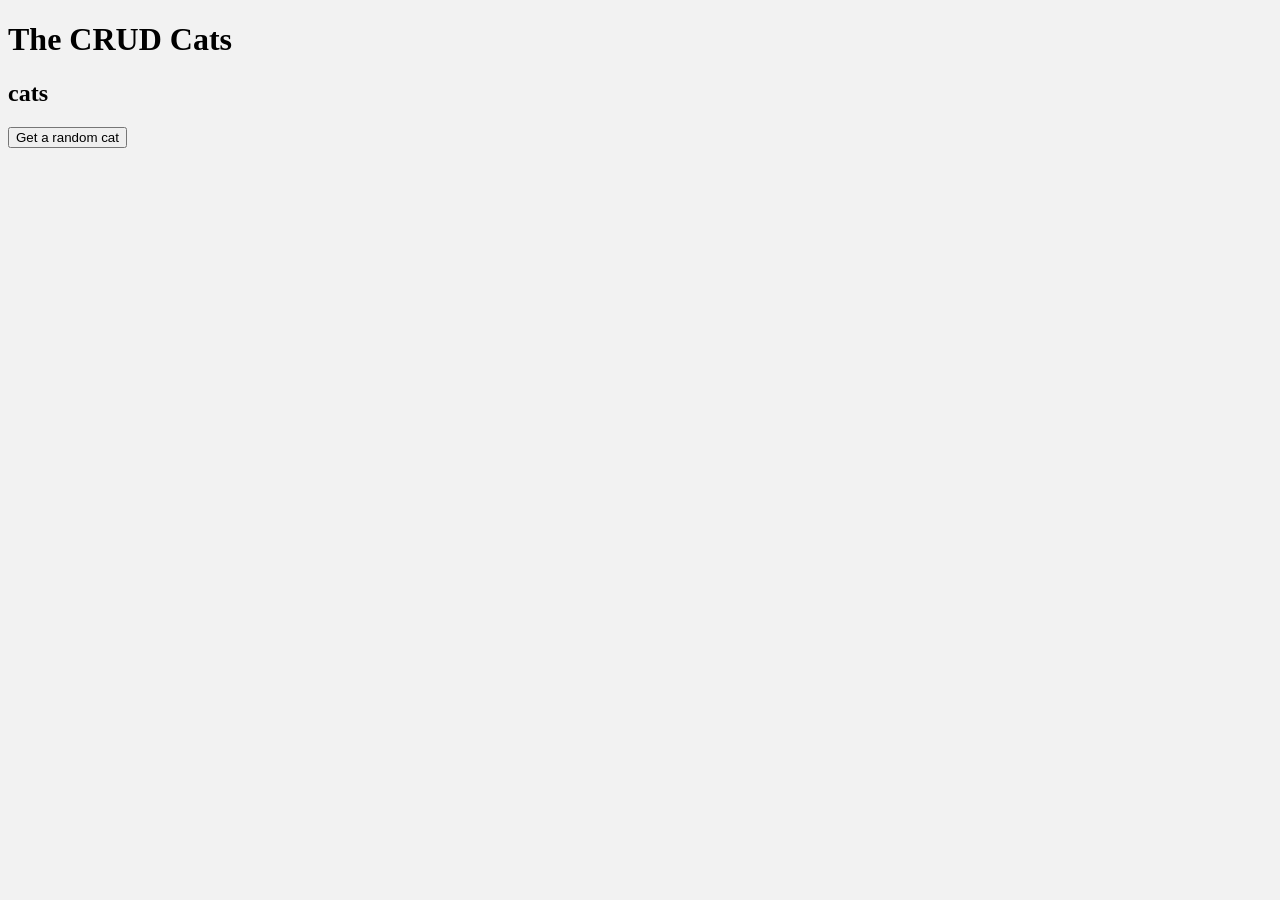
==== wwwroot/index.html @ 362a7872 "first implementation of frontend, added simple index.html, script.js and style.css files" ====
﻿<!DOCTYPE html>
<html>
<head>
    <meta charset="utf-8" />
    <title>The CRUD Cats</title>
    <link rel="stylesheet" href="style.css" />
</head>
<body>

    <header>
        <h1>The CRUD Cats</h1>
    </header>
    <main class="container">
        <section>
            <h2>cats</h2>
            <button id="btn">Get a random cat</button>
            <p id="statusMessage"></p>
            <div id="catList"></div>
        </section>


    </main>

    <script src="script.js"></script>
</body>
</html>
---- wwwroot/style.css ----
﻿* {
    box-sizing: border-box;
}

body {
    background-color: #f2f2f2;

}
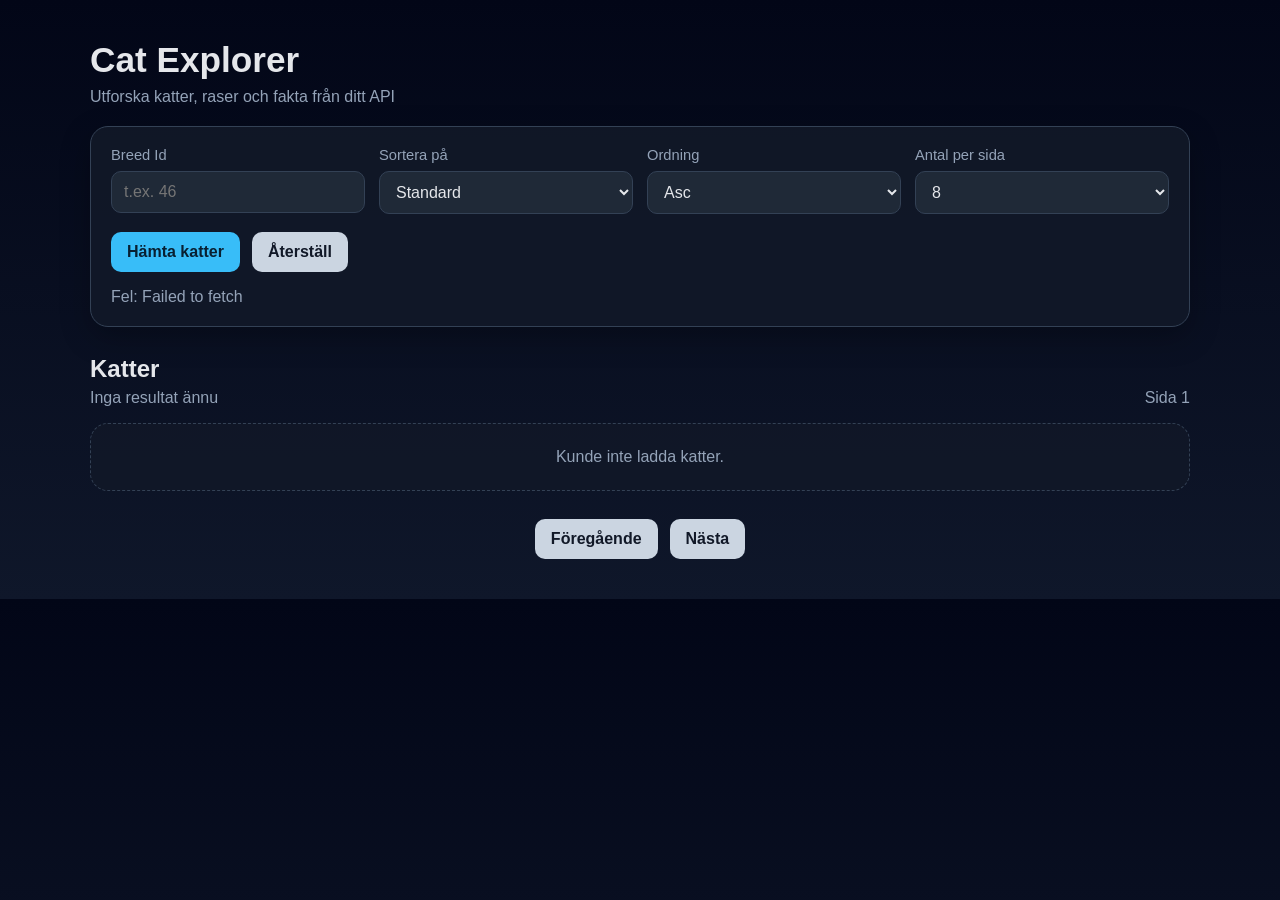
==== commit 77c8174f: "Edited Cat model and CatDTO to include image url, also updated db to include an image column, added " ====
--- a/wwwroot/index.html
+++ b/wwwroot/index.html
@@ -1,24 +1,79 @@
 ﻿<!DOCTYPE html>
-<html>
+<html lang="sv">
 <head>
-    <meta charset="utf-8" />
-    <title>The CRUD Cats</title>
+    <meta charset="UTF-8" />
+    <meta name="viewport" content="width=device-width, initial-scale=1.0" />
+    <title>Cat API Frontend</title>
     <link rel="stylesheet" href="style.css" />
 </head>
 <body>
+    <header class="site-header">
+        <div class="container">
+            <h1>Cat Explorer</h1>
+            <p>Utforska katter, raser och fakta från ditt API</p>
+        </div>
+    </header>
 
-    <header>
-        <h1>The CRUD Cats</h1>
-    </header>
     <main class="container">
-        <section>
-            <h2>cats</h2>
-            <button id="btn">Get a random cat</button>
-            <p id="statusMessage"></p>
-            <div id="catList"></div>
+        <section class="controls-card">
+            <div class="controls-row">
+                <div class="form-group">
+                    <label for="breedFilter">Breed Id</label>
+                    <input type="number" id="breedFilter" placeholder="t.ex. 46" />
+                </div>
+
+                <div class="form-group">
+                    <label for="sortBy">Sortera på</label>
+                    <select id="sortBy">
+                        <option value="">Standard</option>
+                        <option value="name">Name</option>
+                        <option value="description">Description</option>
+                        <option value="breedName">BreedName</option>
+                    </select>
+                </div>
+
+                <div class="form-group">
+                    <label for="sortOrder">Ordning</label>
+                    <select id="sortOrder">
+                        <option value="asc">Asc</option>
+                        <option value="desc">Desc</option>
+                    </select>
+                </div>
+
+                <div class="form-group">
+                    <label for="pageSize">Antal per sida</label>
+                    <select id="pageSize">
+                        <option value="4">4</option>
+                        <option value="8" selected>8</option>
+                        <option value="12">12</option>
+                    </select>
+                </div>
+            </div>
+
+            <div class="button-row">
+                <button id="loadCatsBtn">Hämta katter</button>
+                <button id="resetBtn" class="secondary-btn">Återställ</button>
+            </div>
+
+            <p id="statusMessage" class="status-message"></p>
         </section>
 
+        <section class="results-header">
+            <div>
+                <h2>Katter</h2>
+                <p id="resultInfo">Inga resultat ännu</p>
+            </div>
+            <div class="pagination-info">
+                <span id="pageInfo">Sida 1</span>
+            </div>
+        </section>
 
+        <section id="catList" class="cat-grid"></section>
+
+        <section class="pagination-controls">
+            <button id="prevBtn" class="secondary-btn">Föregående</button>
+            <button id="nextBtn" class="secondary-btn">Nästa</button>
+        </section>
     </main>
 
     <script src="script.js"></script>
--- a/wwwroot/style.css
+++ b/wwwroot/style.css
@@ -2,8 +2,209 @@
     box-sizing: border-box;
 }
 
+:root {
+    --bg: #0f172a;
+    --panel: #111827;
+    --panel-light: #1f2937;
+    --border: #334155;
+    --text: #e5e7eb;
+    --muted: #94a3b8;
+    --accent: #38bdf8;
+    --accent-dark: #0ea5e9;
+    --danger: #ef4444;
+    --shadow: 0 10px 30px rgba(0, 0, 0, 0.25);
+}
+
 body {
-    background-color: #f2f2f2;
-
-}
-
+    margin: 0;
+    font-family: Arial, Helvetica, sans-serif;
+    background: linear-gradient(180deg, #020617, #0f172a);
+    color: var(--text);
+}
+
+.container {
+    width: min(1100px, 92%);
+    margin: 0 auto;
+}
+
+.site-header {
+    padding: 40px 0 20px;
+}
+
+    .site-header h1 {
+        margin: 0 0 8px;
+        font-size: 2.2rem;
+    }
+
+    .site-header p {
+        margin: 0;
+        color: var(--muted);
+    }
+
+.controls-card {
+    background: rgba(17, 24, 39, 0.95);
+    border: 1px solid var(--border);
+    border-radius: 18px;
+    padding: 20px;
+    box-shadow: var(--shadow);
+    margin-bottom: 28px;
+}
+
+.controls-row {
+    display: grid;
+    grid-template-columns: repeat(4, 1fr);
+    gap: 14px;
+}
+
+.form-group {
+    display: flex;
+    flex-direction: column;
+    gap: 8px;
+}
+
+    .form-group label {
+        color: var(--muted);
+        font-size: 0.92rem;
+    }
+
+input,
+select,
+button {
+    font: inherit;
+}
+
+input,
+select {
+    width: 100%;
+    padding: 11px 12px;
+    border-radius: 10px;
+    border: 1px solid var(--border);
+    background: var(--panel-light);
+    color: var(--text);
+}
+
+.button-row {
+    display: flex;
+    gap: 12px;
+    margin-top: 18px;
+}
+
+button {
+    border: none;
+    border-radius: 10px;
+    padding: 11px 16px;
+    cursor: pointer;
+    background: var(--accent);
+    color: #082032;
+    font-weight: bold;
+    transition: transform 0.15s ease, opacity 0.15s ease;
+}
+
+    button:hover {
+        transform: translateY(-1px);
+        opacity: 0.95;
+    }
+
+.secondary-btn {
+    background: #cbd5e1;
+    color: #111827;
+}
+
+.status-message {
+    margin: 16px 0 0;
+    color: var(--muted);
+}
+
+.results-header {
+    display: flex;
+    justify-content: space-between;
+    align-items: end;
+    margin-bottom: 16px;
+    gap: 16px;
+}
+
+    .results-header h2 {
+        margin: 0 0 6px;
+    }
+
+    .results-header p,
+    .pagination-info {
+        margin: 0;
+        color: var(--muted);
+    }
+
+.cat-grid {
+    display: grid;
+    grid-template-columns: repeat(auto-fit, minmax(260px, 1fr));
+    gap: 18px;
+}
+
+.cat-card {
+    background: rgba(17, 24, 39, 0.95);
+    border: 1px solid var(--border);
+    border-radius: 18px;
+    overflow: hidden;
+    box-shadow: var(--shadow);
+}
+
+.cat-image {
+    width: 100%;
+    height: 220px;
+    object-fit: cover;
+    display: block;
+    background: #1e293b;
+}
+
+.cat-content {
+    padding: 16px;
+}
+
+    .cat-content h3 {
+        margin: 0 0 8px;
+        font-size: 1.1rem;
+    }
+
+.cat-meta {
+    color: var(--muted);
+    font-size: 0.92rem;
+    margin-bottom: 12px;
+}
+
+.cat-description {
+    margin: 0;
+    line-height: 1.5;
+    color: #dbeafe;
+}
+
+.empty-state {
+    background: rgba(17, 24, 39, 0.95);
+    border: 1px dashed var(--border);
+    border-radius: 18px;
+    padding: 24px;
+    text-align: center;
+    color: var(--muted);
+}
+
+.pagination-controls {
+    display: flex;
+    justify-content: center;
+    gap: 12px;
+    padding: 28px 0 40px;
+}
+
+@media (max-width: 900px) {
+    .controls-row {
+        grid-template-columns: repeat(2, 1fr);
+    }
+}
+
+@media (max-width: 600px) {
+    .controls-row {
+        grid-template-columns: 1fr;
+    }
+
+    .results-header {
+        flex-direction: column;
+        align-items: start;
+    }
+}
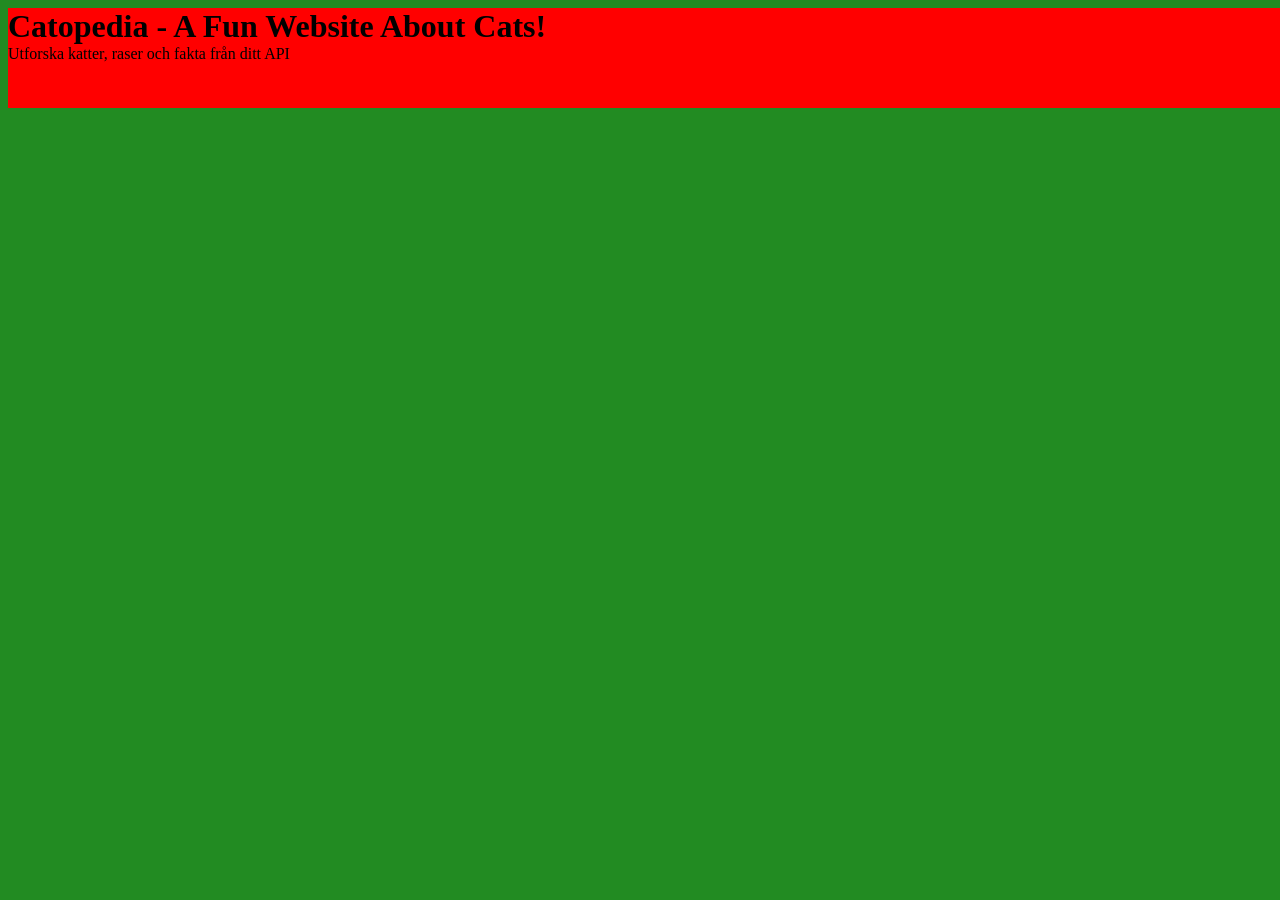
==== commit 361a8624: "remaking index.html and style.css" ====
--- a/wwwroot/index.html
+++ b/wwwroot/index.html
@@ -9,72 +9,12 @@
 <body>
     <header class="site-header">
         <div class="container">
-            <h1>Cat Explorer</h1>
+            <h1 id="catopedia">Catopedia - A Fun Website About Cats!</h1>
             <p>Utforska katter, raser och fakta från ditt API</p>
         </div>
     </header>
 
-    <main class="container">
-        <section class="controls-card">
-            <div class="controls-row">
-                <div class="form-group">
-                    <label for="breedFilter">Breed Id</label>
-                    <input type="number" id="breedFilter" placeholder="t.ex. 46" />
-                </div>
-
-                <div class="form-group">
-                    <label for="sortBy">Sortera på</label>
-                    <select id="sortBy">
-                        <option value="">Standard</option>
-                        <option value="name">Name</option>
-                        <option value="description">Description</option>
-                        <option value="breedName">BreedName</option>
-                    </select>
-                </div>
-
-                <div class="form-group">
-                    <label for="sortOrder">Ordning</label>
-                    <select id="sortOrder">
-                        <option value="asc">Asc</option>
-                        <option value="desc">Desc</option>
-                    </select>
-                </div>
-
-                <div class="form-group">
-                    <label for="pageSize">Antal per sida</label>
-                    <select id="pageSize">
-                        <option value="4">4</option>
-                        <option value="8" selected>8</option>
-                        <option value="12">12</option>
-                    </select>
-                </div>
-            </div>
-
-            <div class="button-row">
-                <button id="loadCatsBtn">Hämta katter</button>
-                <button id="resetBtn" class="secondary-btn">Återställ</button>
-            </div>
-
-            <p id="statusMessage" class="status-message"></p>
-        </section>
-
-        <section class="results-header">
-            <div>
-                <h2>Katter</h2>
-                <p id="resultInfo">Inga resultat ännu</p>
-            </div>
-            <div class="pagination-info">
-                <span id="pageInfo">Sida 1</span>
-            </div>
-        </section>
-
-        <section id="catList" class="cat-grid"></section>
-
-        <section class="pagination-controls">
-            <button id="prevBtn" class="secondary-btn">Föregående</button>
-            <button id="nextBtn" class="secondary-btn">Nästa</button>
-        </section>
-    </main>
+    
 
     <script src="script.js"></script>
 </body>
--- a/wwwroot/style.css
+++ b/wwwroot/style.css
@@ -1,210 +1,20 @@
-﻿* {
-    box-sizing: border-box;
+﻿body{
+    background-color: forestgreen;
 }
 
-:root {
-    --bg: #0f172a;
-    --panel: #111827;
-    --panel-light: #1f2937;
-    --border: #334155;
-    --text: #e5e7eb;
-    --muted: #94a3b8;
-    --accent: #38bdf8;
-    --accent-dark: #0ea5e9;
-    --danger: #ef4444;
-    --shadow: 0 10px 30px rgba(0, 0, 0, 0.25);
+.site-header{
+    height: 100px;
+    width: 1272px;
+    background-color: red;
+    margin-left: 0px;
+
 }
 
-body {
+#catopedia {
     margin: 0;
-    font-family: Arial, Helvetica, sans-serif;
-    background: linear-gradient(180deg, #020617, #0f172a);
-    color: var(--text);
 }
 
-.container {
-    width: min(1100px, 92%);
-    margin: 0 auto;
+p {
+    margin: 0;
 }
 
-.site-header {
-    padding: 40px 0 20px;
-}
-
-    .site-header h1 {
-        margin: 0 0 8px;
-        font-size: 2.2rem;
-    }
-
-    .site-header p {
-        margin: 0;
-        color: var(--muted);
-    }
-
-.controls-card {
-    background: rgba(17, 24, 39, 0.95);
-    border: 1px solid var(--border);
-    border-radius: 18px;
-    padding: 20px;
-    box-shadow: var(--shadow);
-    margin-bottom: 28px;
-}
-
-.controls-row {
-    display: grid;
-    grid-template-columns: repeat(4, 1fr);
-    gap: 14px;
-}
-
-.form-group {
-    display: flex;
-    flex-direction: column;
-    gap: 8px;
-}
-
-    .form-group label {
-        color: var(--muted);
-        font-size: 0.92rem;
-    }
-
-input,
-select,
-button {
-    font: inherit;
-}
-
-input,
-select {
-    width: 100%;
-    padding: 11px 12px;
-    border-radius: 10px;
-    border: 1px solid var(--border);
-    background: var(--panel-light);
-    color: var(--text);
-}
-
-.button-row {
-    display: flex;
-    gap: 12px;
-    margin-top: 18px;
-}
-
-button {
-    border: none;
-    border-radius: 10px;
-    padding: 11px 16px;
-    cursor: pointer;
-    background: var(--accent);
-    color: #082032;
-    font-weight: bold;
-    transition: transform 0.15s ease, opacity 0.15s ease;
-}
-
-    button:hover {
-        transform: translateY(-1px);
-        opacity: 0.95;
-    }
-
-.secondary-btn {
-    background: #cbd5e1;
-    color: #111827;
-}
-
-.status-message {
-    margin: 16px 0 0;
-    color: var(--muted);
-}
-
-.results-header {
-    display: flex;
-    justify-content: space-between;
-    align-items: end;
-    margin-bottom: 16px;
-    gap: 16px;
-}
-
-    .results-header h2 {
-        margin: 0 0 6px;
-    }
-
-    .results-header p,
-    .pagination-info {
-        margin: 0;
-        color: var(--muted);
-    }
-
-.cat-grid {
-    display: grid;
-    grid-template-columns: repeat(auto-fit, minmax(260px, 1fr));
-    gap: 18px;
-}
-
-.cat-card {
-    background: rgba(17, 24, 39, 0.95);
-    border: 1px solid var(--border);
-    border-radius: 18px;
-    overflow: hidden;
-    box-shadow: var(--shadow);
-}
-
-.cat-image {
-    width: 100%;
-    height: 220px;
-    object-fit: cover;
-    display: block;
-    background: #1e293b;
-}
-
-.cat-content {
-    padding: 16px;
-}
-
-    .cat-content h3 {
-        margin: 0 0 8px;
-        font-size: 1.1rem;
-    }
-
-.cat-meta {
-    color: var(--muted);
-    font-size: 0.92rem;
-    margin-bottom: 12px;
-}
-
-.cat-description {
-    margin: 0;
-    line-height: 1.5;
-    color: #dbeafe;
-}
-
-.empty-state {
-    background: rgba(17, 24, 39, 0.95);
-    border: 1px dashed var(--border);
-    border-radius: 18px;
-    padding: 24px;
-    text-align: center;
-    color: var(--muted);
-}
-
-.pagination-controls {
-    display: flex;
-    justify-content: center;
-    gap: 12px;
-    padding: 28px 0 40px;
-}
-
-@media (max-width: 900px) {
-    .controls-row {
-        grid-template-columns: repeat(2, 1fr);
-    }
-}
-
-@media (max-width: 600px) {
-    .controls-row {
-        grid-template-columns: 1fr;
-    }
-
-    .results-header {
-        flex-direction: column;
-        align-items: start;
-    }
-}
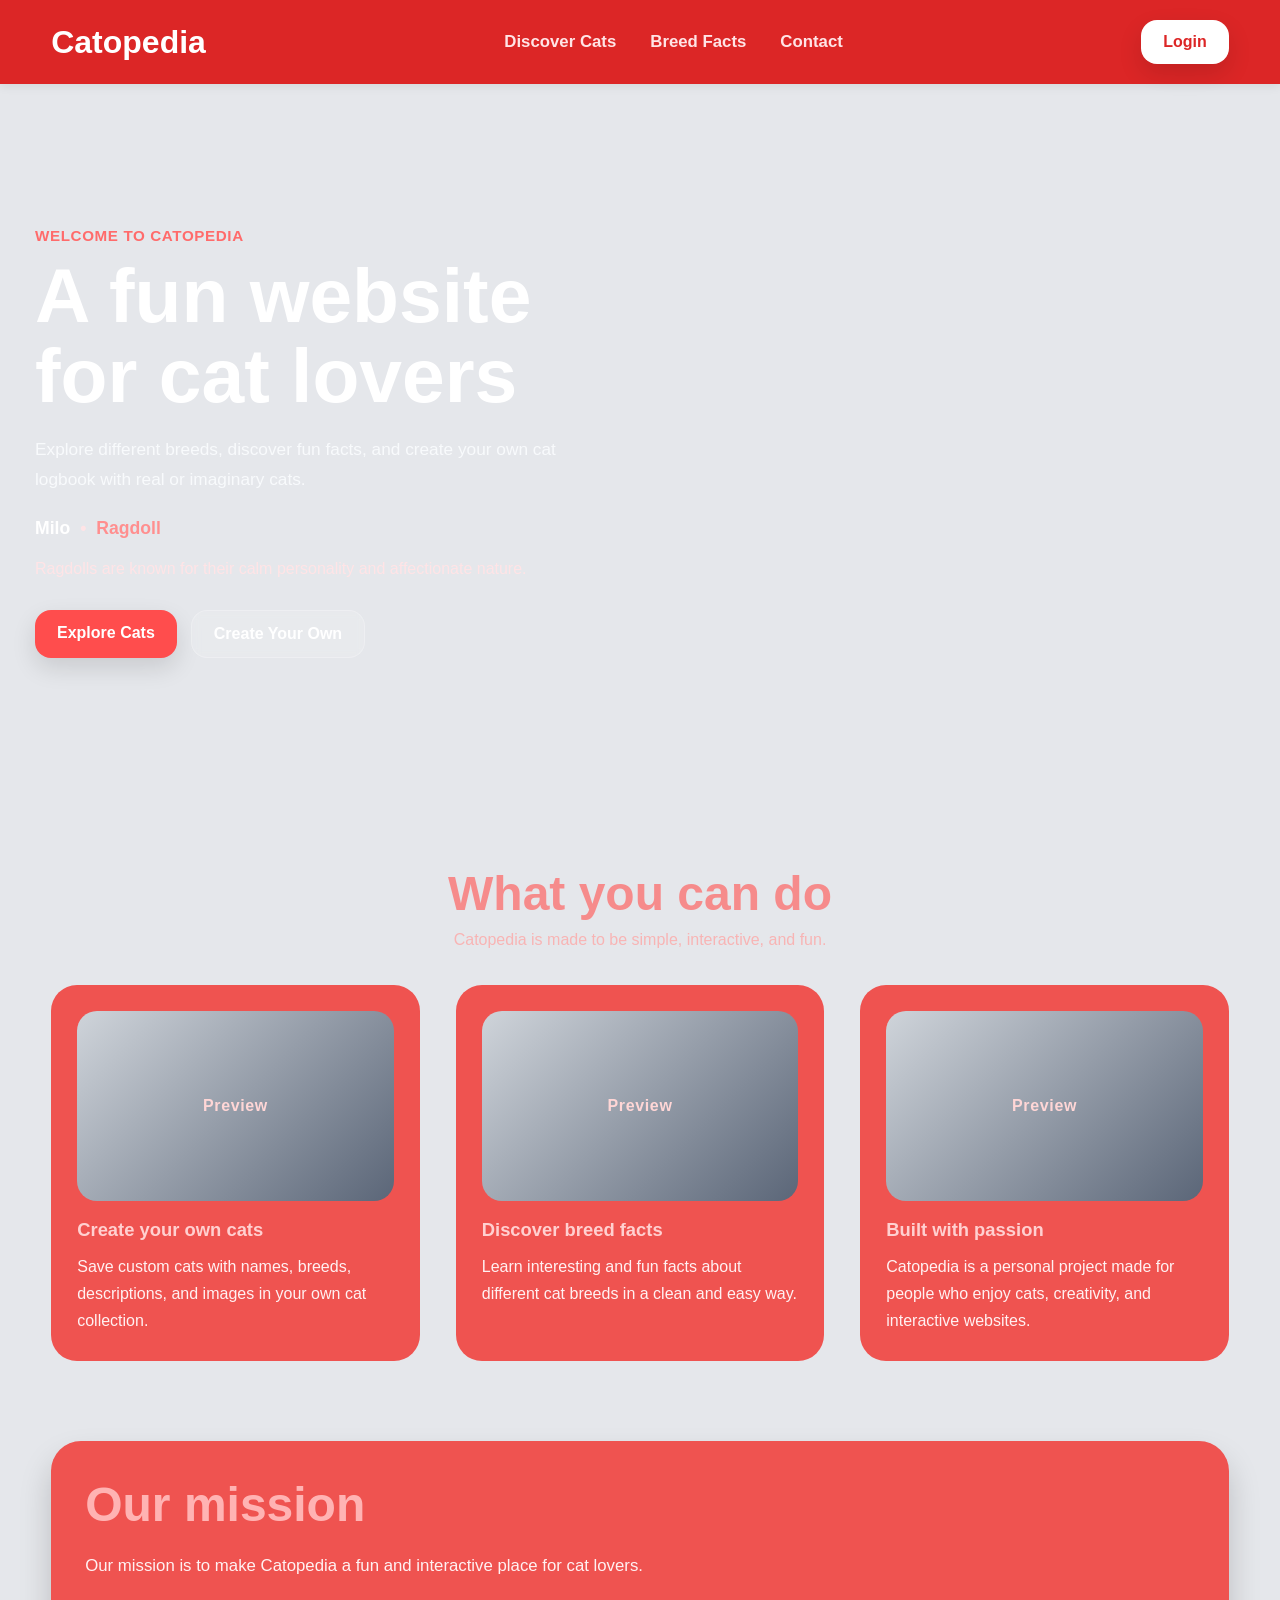
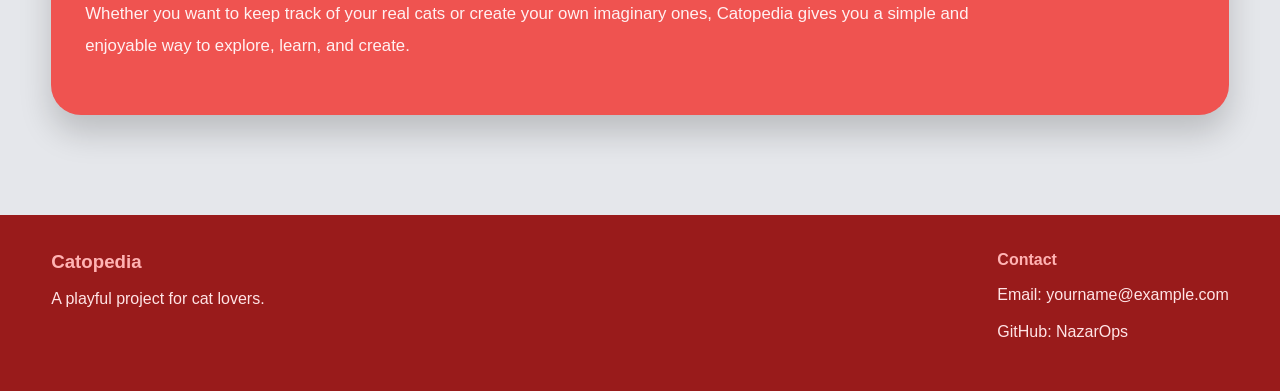
==== commit ab35f4ce: "added some container div classes to index.html, changed some css and made a banner slideshow functio" ====
--- a/wwwroot/index.html
+++ b/wwwroot/index.html
@@ -3,19 +3,118 @@
 <head>
     <meta charset="UTF-8" />
     <meta name="viewport" content="width=device-width, initial-scale=1.0" />
-    <title>Cat API Frontend</title>
+    <title>Catopedia</title>
     <link rel="stylesheet" href="style.css" />
 </head>
 <body>
     <header class="site-header">
-        <div class="container">
-            <h1 id="catopedia">Catopedia - A Fun Website About Cats!</h1>
-            <p>Utforska katter, raser och fakta från ditt API</p>
+        <div class="container nav">
+            <a href="#" class="logo">Catopedia</a>
+
+            <nav class="nav-links">
+                <a href="#discover">Discover Cats</a>
+                <a href="#facts">Breed Facts</a>
+                <a href="#contact">Contact</a>
+            </nav>
+
+            <a href="login.html" class="login-btn">Login</a>
         </div>
     </header>
 
-    
+    <main>
+        <section class="hero" id="hero">
+            <div class="hero-overlay"></div>
 
+            <div class="container hero-content">
+                <div class="hero-text">
+                    <p class="hero-kicker">Welcome to Catopedia</p>
+                    <h1 id="heroTitle">A fun website for cat lovers</h1>
+                    <p class="hero-description">
+                        Explore different breeds, discover fun facts, and create your own cat logbook
+                        with real or imaginary cats.
+                    </p>
+
+                    <div class="hero-meta">
+                        <span class="hero-name" id="heroCatName">Milo</span>
+                        <span class="hero-divider">•</span>
+                        <span class="hero-breed" id="heroBreed">Ragdoll</span>
+                    </div>
+
+                    <p class="hero-fact" id="heroFact">
+                        Ragdolls are known for their calm personality and affectionate nature.
+                    </p>
+
+                    <div class="hero-actions">
+                        <a href="#discover" class="primary-btn">Explore Cats</a>
+                        <a href="#" class="secondary-btn">Create Your Own</a>
+                    </div>
+                </div>
+            </div>
+        </section>
+
+        <section id="discover" class="features-section">
+            <div class="container">
+                <div class="section-heading">
+                    <h2>What you can do</h2>
+                    <p>Catopedia is made to be simple, interactive, and fun.</p>
+                </div>
+
+                <div class="feature-grid">
+                    <article class="feature-card">
+                        <div class="feature-image placeholder-box">Preview</div>
+                        <h3>Create your own cats</h3>
+                        <p>
+                            Save custom cats with names, breeds, descriptions, and images in your own cat collection.
+                        </p>
+                    </article>
+
+                    <article id="facts" class="feature-card">
+                        <div class="feature-image placeholder-box">Preview</div>
+                        <h3>Discover breed facts</h3>
+                        <p>
+                            Learn interesting and fun facts about different cat breeds in a clean and easy way.
+                        </p>
+                    </article>
+
+                    <article class="feature-card">
+                        <div class="feature-image placeholder-box">Preview</div>
+                        <h3>Built with passion</h3>
+                        <p>
+                            Catopedia is a personal project made for people who enjoy cats, creativity, and interactive websites.
+                        </p>
+                    </article>
+                </div>
+            </div>
+        </section>
+
+        <section class="mission-section">
+            <div class="container mission-card">
+                <h2>Our mission</h2>
+                <p>
+                    Our mission is to make Catopedia a fun and interactive place for cat lovers.
+                </p>
+                <p>
+                    Whether you want to keep track of your real cats or create your own imaginary ones,
+                    Catopedia gives you a simple and enjoyable way to explore, learn, and create.
+                </p>
+            </div>
+        </section>
+    </main>
+
+    <footer id="contact" class="site-footer">
+        <div class="container footer-content">
+            <div>
+                <h3>Catopedia</h3>
+                <p>A playful project for cat lovers.</p>
+            </div>
+
+            <div>
+                <h4>Contact</h4>
+                <p>Email: yourname@example.com</p>
+                <p>GitHub: NazarOps</p>
+            </div>
+        </div>
+    </footer>
     <script src="script.js"></script>
 </body>
 </html>
--- a/wwwroot/style.css
+++ b/wwwroot/style.css
@@ -1,20 +1,391 @@
-﻿body{
-    background-color: forestgreen;
-}
-
-.site-header{
-    height: 100px;
-    width: 1272px;
-    background-color: red;
-    margin-left: 0px;
-
-}
-
-#catopedia {
+﻿* {
+    box-sizing: border-box;
+}
+
+:root {
+    --page-bg: #e5e7eb;
+    --red-header: #dc2626;
+    --red-main: #ef5350;
+    --red-soft: #f87171;
+    --red-dark: #991b1b;
+    --red-darker: #7f1d1d;
+    --card-red: #ef5350;
+    --card-red-dark: #e04848;
+    --text-dark: #111827;
+    --text-light: #ffffff;
+    --text-soft: #ffe4e6;
+    --text-muted: #fbcaca;
+    --white: #ffffff;
+    --shadow: 0 14px 28px rgba(0, 0, 0, 0.18);
+    --shadow-soft: 0 10px 24px rgba(0, 0, 0, 0.12);
+}
+
+html {
+    scroll-behavior: smooth;
+}
+
+body {
     margin: 0;
-}
-
-p {
+    font-family: Arial, Helvetica, sans-serif;
+    background: var(--page-bg);
+    color: var(--text-dark);
+}
+
+a {
+    color: inherit;
+    text-decoration: none;
+}
+
+.container {
+    width: min(1180px, 92%);
+    margin: 0 auto;
+}
+
+/* HEADER */
+
+.site-header {
+    position: sticky;
+    top: 0;
+    z-index: 10;
+    background: var(--red-header);
+    box-shadow: 0 2px 10px rgba(0, 0, 0, 0.08);
+}
+
+.nav {
+    display: flex;
+    align-items: center;
+    justify-content: space-between;
+    min-height: 84px;
+    gap: 24px;
+}
+
+.logo {
+    font-size: 2rem;
+    font-weight: 800;
+    color: var(--text-light);
+}
+
+.nav-links {
+    display: flex;
+    gap: 34px;
+    align-items: center;
+}
+
+.nav-links a {
+    color: #ffe4e6;
+    font-weight: 700;
+    font-size: 1.05rem;
+    transition: color 0.2s ease, opacity 0.2s ease;
+}
+
+.nav-links a:hover {
+    color: var(--white);
+    opacity: 0.95;
+}
+.nav-links a:hover {
+    color: var(--white);
+    opacity: 0.95;
+}
+
+.login-btn {
+    background: var(--white);
+    color: var(--red-header);
+    padding: 13px 22px;
+    border-radius: 16px;
+    font-weight: 800;
+    font-size: 1rem;
+    transition: transform 0.2s ease, background 0.2s ease;
+    box-shadow: var(--shadow-soft);
+}
+
+.login-btn:hover {
+    background: #fff1f2;
+    transform: translateY(-1px);
+}
+
+/* HERO */
+
+.hero {
+    position: relative;
+    min-height: 78vh;
+    display: flex;
+    align-items: center;
+    background-position: center;
+    background-size: cover;
+    background-repeat: no-repeat;
+    transition: background-image 0.8s ease-in-out;
+}
+
+/*.hero-overlay {
+    position: absolute;
+    inset: 0;
+    background: linear-gradient( 90deg, rgba(127, 29, 29, 0.5) 0%, rgba(127, 29, 29, 0.25) 40%, rgba(127, 29, 29, 0.05) 100% );
+}*/
+
+.hero-content {
+    position: relative;
+    z-index: 1;
+    width: 100%;
+    padding: 80px 0;
+}
+
+.hero-text {
+    max-width: 560px;
+    margin-left: 35px;
+}
+
+.hero-kicker {
+    color: #ff6b6b;
+    font-weight: 800;
+    letter-spacing: 0.04em;
+    margin-bottom: 12px;
+    text-transform: uppercase;
+    font-size: 0.95rem;
+}
+
+.hero h1 {
+    font-size: clamp(2.8rem, 6vw, 5rem);
+    line-height: 1.04;
+    margin: 0 0 20px;
+    color: var(--white);
+}
+
+.hero-description {
+    font-size: 1.08rem;
+    line-height: 1.7;
+    color: #f8fafc;
+    margin-bottom: 24px;
+}
+
+.hero-meta {
+    display: flex;
+    align-items: center;
+    gap: 10px;
+    margin-bottom: 10px;
+    font-size: 1.1rem;
+    font-weight: 800;
+}
+
+.hero-name {
+    color: var(--white);
+}
+
+.hero-divider {
+    color: #ffe4e6;
+}
+
+.hero-breed {
+    color: #ff8f8f;
+}
+
+.hero-fact {
+    color: #ffe4e6;
+    font-size: 1rem;
+    line-height: 1.7;
+    margin-bottom: 28px;
+    max-width: 520px;
+}
+
+.hero-actions {
+    display: flex;
+    gap: 14px;
+    flex-wrap: wrap;
+}
+
+.primary-btn,
+.secondary-btn {
+    display: inline-block;
+    padding: 14px 22px;
+    border-radius: 16px;
+    font-weight: 800;
+    transition: transform 0.2s ease, opacity 0.2s ease, background 0.2s ease, border 0.2s ease;
+}
+
+.primary-btn {
+    background: #ff4d4d;
+    color: white;
+    box-shadow: var(--shadow-soft);
+}
+
+    .primary-btn:hover {
+        background: var(--red-header);
+        transform: translateY(-1px);
+    }
+
+.secondary-btn {
+    background: rgba(255, 255, 255, 0.14);
+    color: var(--white);
+    border: 1px solid rgba(255, 255, 255, 0.24);
+    backdrop-filter: blur(4px);
+}
+
+.secondary-btn:hover {
+    background: rgba(255, 255, 255, 0.2);
+    transform: translateY(-1px);
+}
+
+/* FEATURES */
+
+.features-section {
+padding: 80px 0;
+}
+
+.section-heading {
+text-align: center;
+margin-bottom: 36px;
+}
+
+.section-heading h2 {
+    margin: 0 0 10px;
+    font-size: 3rem;
+    color: #f68b8b;
+}
+
+.section-heading p {
     margin: 0;
-}
-
+    color: #f8b4b4;
+    font-size: 1rem;
+}
+
+.feature-grid {
+    display: grid;
+    grid-template-columns: repeat(3, 1fr);
+    gap: 36px;
+}
+
+.feature-card {
+    background: var(--card-red);
+    border-radius: 26px;
+    padding: 26px;
+    transition: transform 0.22s ease, box-shadow 0.22s ease;
+}
+
+.feature-card:hover {
+    transform: translateY(-6px);
+    box-shadow: 0 18px 30px rgba(0, 0, 0, 0.22);
+}
+
+.feature-image {
+    width: 100%;
+    height: 190px;
+    border-radius: 20px;
+    margin-bottom: 18px;
+}
+
+.placeholder-box {
+    background: linear-gradient(135deg, #cfd4da, #5b6678);
+    display: flex;
+    align-items: center;
+    justify-content: center;
+    color: #ffd6d6;
+    font-weight: 800;
+    font-size: 1rem;
+    letter-spacing: 0.04em;
+}
+
+.feature-card h3 {
+    margin: 0 0 12px;
+    font-size: 1.15rem;
+    color: #ffd0d0;
+}
+
+.feature-card p {
+    margin: 0;
+    color: #fff1f2;
+    line-height: 1.7;
+    font-size: 1rem;
+}
+
+/* MISSION */
+
+.mission-section {
+    padding: 0 0 80px;
+}
+
+.mission-card {
+    background: var(--red-main);
+    border-radius: 30px;
+    padding: 36px 34px;
+    box-shadow: 0 18px 32px rgba(0, 0, 0, 0.18);
+}
+
+.mission-card h2 {
+    margin-top: 0;
+    margin-bottom: 18px;
+    font-size: 3rem;
+    color: #ffb3b3;
+}
+
+.mission-card p {
+    color: #fff1f2;
+    line-height: 1.9;
+    max-width: 900px;
+    font-size: 1.05rem;
+}
+
+/* FOOTER */
+
+.site-footer {
+    background: var(--red-dark);
+    padding: 36px 0;
+    margin-top: 20px;
+}
+
+.footer-content {
+    display: flex;
+    justify-content: space-between;
+    gap: 32px;
+    flex-wrap: wrap;
+}
+
+.footer-content h3,
+.footer-content h4 {
+    margin-top: 0;
+    margin-bottom: 12px;
+    color: #ffb3b3;
+}
+
+.footer-content p {
+    margin: 0 0 10px;
+    color: #ffe4e6;
+    line-height: 1.7;
+}
+
+/* RESPONSIVE */
+
+@media (max-width: 900px) {
+    .nav {
+        flex-wrap: wrap;
+        justify-content: center;
+        padding: 14px 0;
+    }
+
+    .feature-grid {
+        grid-template-columns: 1fr;
+    }
+
+    .hero {
+        min-height: auto;
+    }
+}
+
+@media (max-width: 640px) {
+    .nav-links {
+        flex-wrap: wrap;
+        justify-content: center;
+    }
+
+    .hero-actions {
+        flex-direction: column;
+        align-items: stretch;
+    }
+
+    .hero h1 {
+        font-size: 2.8rem;
+    }
+
+    .section-heading h2,
+    .mission-card h2 {
+        font-size: 2.2rem;
+    }
+}
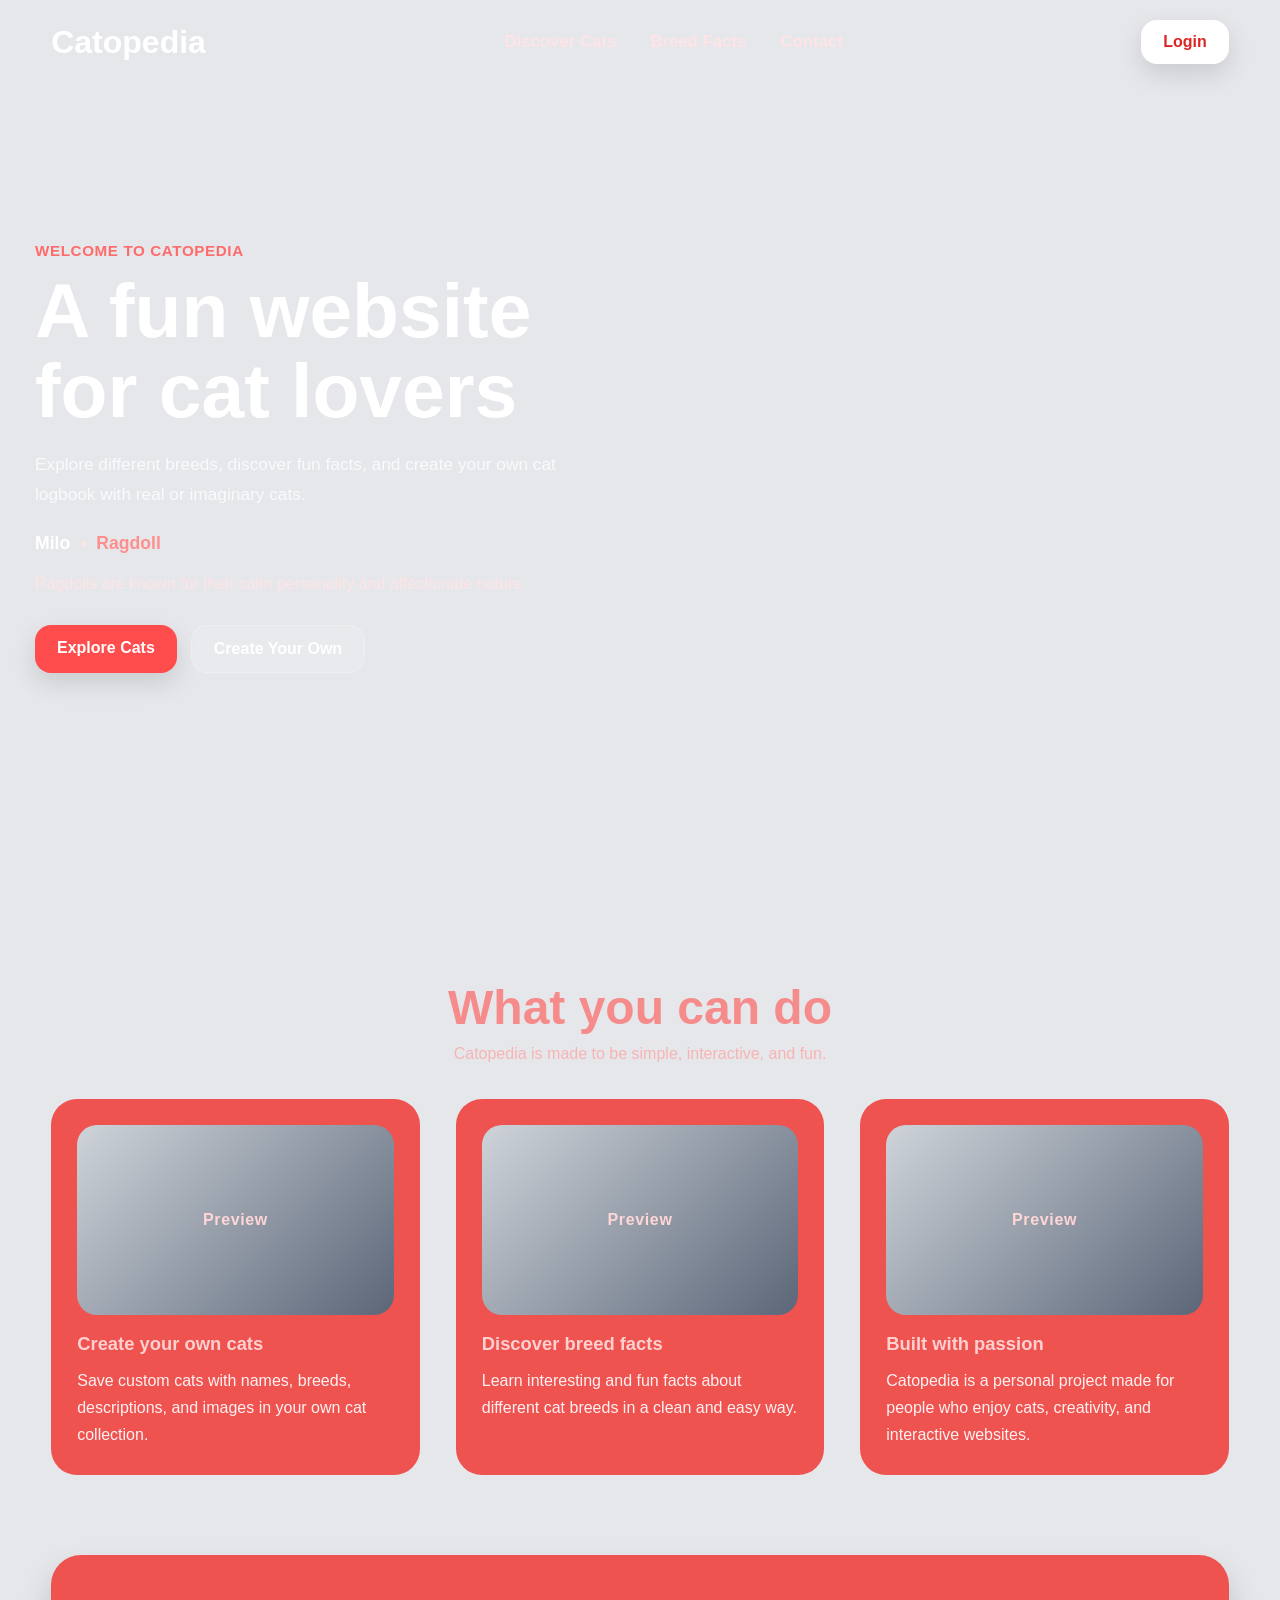
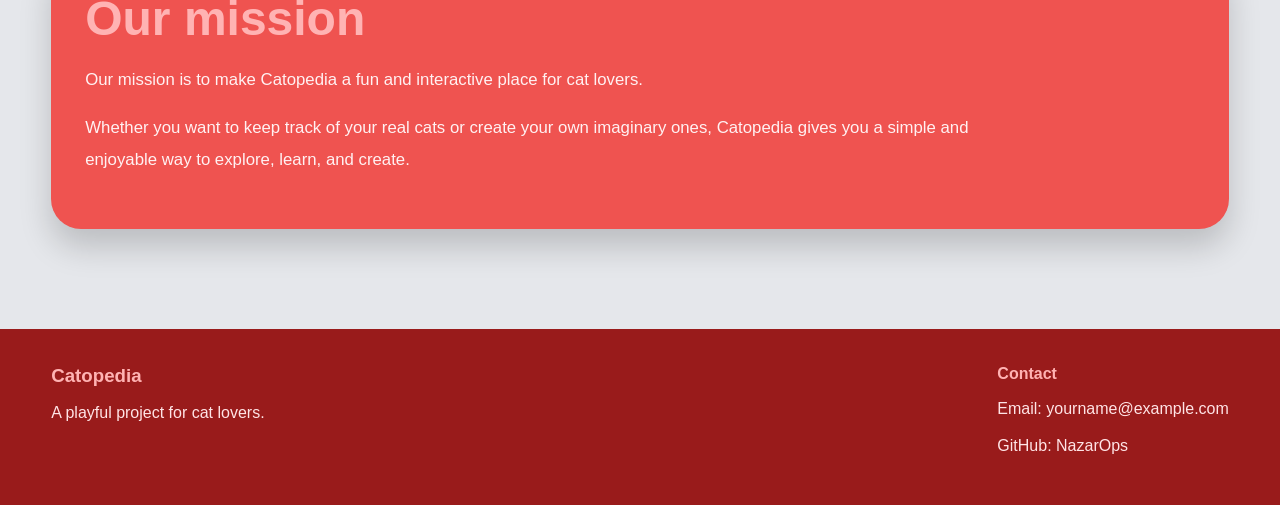
==== commit 3276b9f3: "Login and Register pages created. Added basic password and email validator with javascript" ====
--- a/wwwroot/index.html
+++ b/wwwroot/index.html
@@ -17,7 +17,7 @@
                 <a href="#contact">Contact</a>
             </nav>
 
-            <a href="login.html" class="login-btn">Login</a>
+            <a href="Login\Login.html" class="login-btn">Login</a>
         </div>
     </header>
 
--- a/wwwroot/style.css
+++ b/wwwroot/style.css
@@ -22,12 +22,13 @@
 
 html {
     scroll-behavior: smooth;
+    background: var(--page-bg);
 }
 
 body {
     margin: 0;
     font-family: Arial, Helvetica, sans-serif;
-    background: var(--page-bg);
+    background: transparent;
     color: var(--text-dark);
 }
 
@@ -44,11 +45,23 @@
 /* HEADER */
 
 .site-header {
-    position: sticky;
+    position: fixed;
     top: 0;
     z-index: 10;
+    /*box-shadow: 0 2px 10px rgba(0, 0, 0, 0.08);*/
+    background: transparent;
+    width: 100%;
+}
+
+.site-header:hover {
     background: var(--red-header);
-    box-shadow: 0 2px 10px rgba(0, 0, 0, 0.08);
+    transition: 0.4s;
+
+}
+
+.site-header.scrolled {
+    background: var(--red-header);
+    transition: 0.3s;
 }
 
 .nav {
@@ -69,19 +82,16 @@
     display: flex;
     gap: 34px;
     align-items: center;
-}
-
-.nav-links a {
+    color: white;
+}
+
+.nav-links {
     color: #ffe4e6;
     font-weight: 700;
     font-size: 1.05rem;
     transition: color 0.2s ease, opacity 0.2s ease;
 }
 
-.nav-links a:hover {
-    color: var(--white);
-    opacity: 0.95;
-}
 .nav-links a:hover {
     color: var(--white);
     opacity: 0.95;
@@ -106,8 +116,9 @@
 /* HERO */
 
 .hero {
+    margin-top: 0;
     position: relative;
-    min-height: 78vh;
+    min-height: 100vh;
     display: flex;
     align-items: center;
     background-position: center;
@@ -116,11 +127,10 @@
     transition: background-image 0.8s ease-in-out;
 }
 
-/*.hero-overlay {
+.hero-overlay {
     position: absolute;
-    inset: 0;
-    background: linear-gradient( 90deg, rgba(127, 29, 29, 0.5) 0%, rgba(127, 29, 29, 0.25) 40%, rgba(127, 29, 29, 0.05) 100% );
-}*/
+    inset: 0;   
+}
 
 .hero-content {
     position: relative;
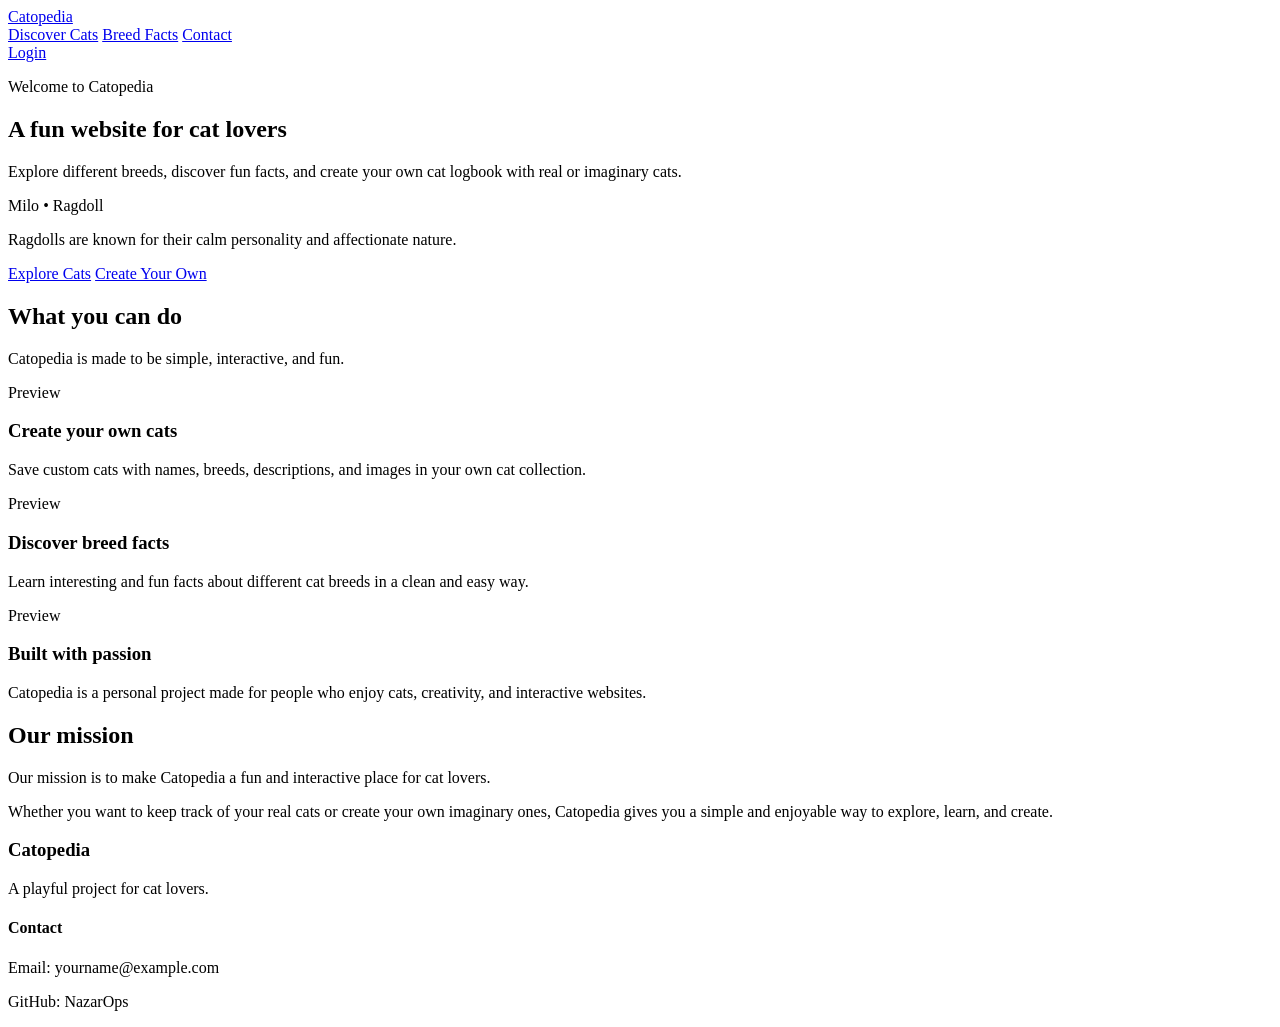
==== commit 8c2d017a: "resolved conflicts" ====
--- a/wwwroot/index.html
+++ b/wwwroot/index.html
@@ -4,7 +4,7 @@
     <meta charset="UTF-8" />
     <meta name="viewport" content="width=device-width, initial-scale=1.0" />
     <title>Catopedia</title>
-    <link rel="stylesheet" href="style.css" />
+    <link rel="stylesheet" href="../css/style.css" />
 </head>
 <body>
     <header class="site-header">
@@ -17,7 +17,7 @@
                 <a href="#contact">Contact</a>
             </nav>
 
-            <a href="Login\Login.html" class="login-btn">Login</a>
+            <a href="../pages/Login.html" class="login-btn">Login</a>
         </div>
     </header>
 
@@ -115,6 +115,6 @@
             </div>
         </div>
     </footer>
-    <script src="script.js"></script>
+    <script src="../js/script.js"></script>
 </body>
 </html>
